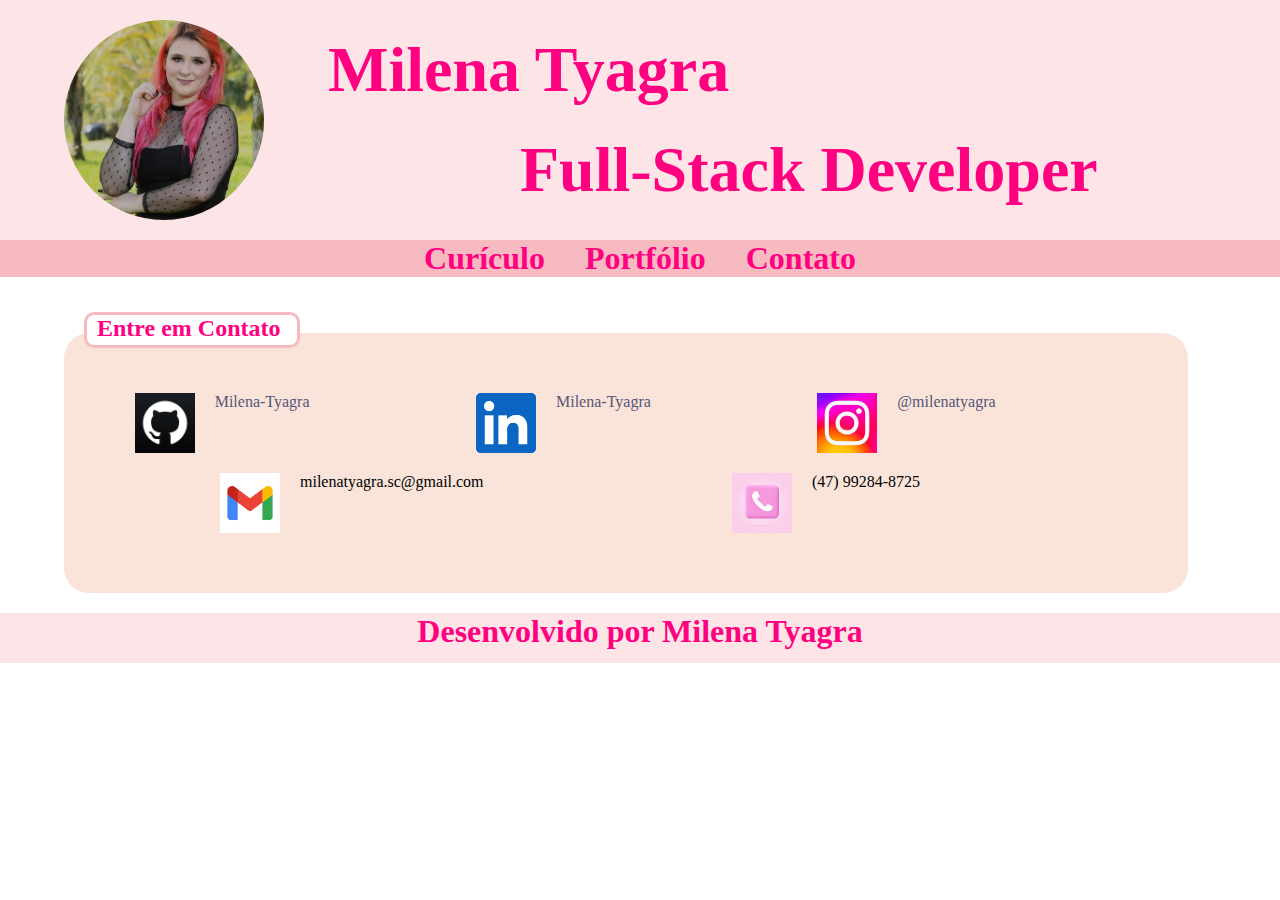
==== pages/contacts.html @ fe19b568 "Reestruturação de pastas" ====
<!DOCTYPE html>
<html lang="en">
<head>
  <meta charset="UTF-8">
  <meta http-equiv="X-UA-Compatible" content="IE=edge">
  <meta name="viewport" content="width=device-width, initial-scale=1.0">
  <link rel="stylesheet" href="../styles.css">
  <title>Currículo</title>
</head>
<body>
  <header class="header">
    <img 
      src="../img/perfil.jpg" 
      alt="Foto de perfil da desenvolvedora" 
    >
    <div class="data-title">
      <span class="name important-fonts">Milena Tyagra</span>
      <span class="developer important-fonts">Full-Stack Developer</span>
    </div>
  </header>
  <nav>
    <a href="../index.html">Curículo</a>
    <a href="./projects.html">Portfólio</a>
    <a href="#">Contato</a>
  </nav>

  <div class="container">
    <div 
      class="title important-fonts"
      style="width: 190px;"
    >Entre em Contato</div>
    <section class="section-contacts">
      <div class="contact">
        <img 
          src="../img/github.png" 
          alt="Logo GitHub" 
          class="logo"
        >
        <div>
          <a 
            href="https://github.com/Milena-Tyagra" 
            class="normal-text"
            target="_blank"
          >Milena-Tyagra</a>

        </div>
      </div>
      <div class="contact">
        <img 
          src="../img/ld.png" 
          alt="Logo linkedIn" 
          class="logo"
        >
        <div>
          <a 
            href="https://www.linkedin.com/in/milena-tyagra/" 
            class="normal-text"
            target="_blank"
          >Milena-Tyagra</a>

        </div>
      </div>
      <div class="contact">
        <img 
          src="../img/insta.jpeg" 
          alt="Logo instagram" 
          class="logo"
        >
        <div>
          <a 
            href="https://www.instagram.com/milenatyagra/" 
            class="normal-text"
            target="_blank"
          >@milenatyagra</a>

        </div>
      </div>
      <div class="contact">
        <img 
          src="../img/gmail.png" 
          alt="Logo gmail" 
          class="logo"
        >
        <div>
          <span>milenatyagra.sc@gmail.com</span>
        </div>
      </div>
      <div class="contact">
        <img 
          src="../img/telefone.jpeg" 
          alt="Foto de telefone rosa" 
          class="logo"
        >
        <div>
          <span>(47) 99284-8725</span>

        </div>
      </div>
  </div>

  <footer class="footer important-fonts">
    Desenvolvido por Milena Tyagra
  </footer>
  
</body>
</html>
---- styles.css ----
body {
  margin: 0;
  padding: 0;
}
.header {
  background-color: #FCE4E7;
  width: 100vw;
  height: 200px;
  display: flex;
  padding: 20px 5vw;
}

.header img {
  border-radius: 100px;
  height: 200px;
  width: 200px;
}

.data-title {
  display: flex;
  flex-direction: column;
  justify-content: space-around !important;
  width: calc(90vw - 200px);
  color: #FF0080
}

.data-title .name {
  font-size: 4.0rem;
  margin-left: 5vw;
}

.data-title .developer {
  font-size: 4.0rem;
  margin-left: 20vw;
}

.normal-text {
  color: #565676;
}

nav {
  display: flex;
  justify-content: center;
  background-color: #F7BAC1;
}

nav a {
  margin: 0px 20px;
  font-size: 2.0rem;
  color: #FF0080 !important;
  font-weight: bold;
}

a {
  text-decoration: none;
  color: #565676;
}

.important-fonts {
  color: #FF0080;
  font-weight: bold;
  
}

.content {
  margin-left: 40px;
}

.container {
  padding: 20px 5vw;
}

.projects {
  display: flex;
  justify-content: space-between;
  flex-wrap: wrap;
}

.title {
  border: 3px solid #F7BAC1;
  border-radius: 10px;
  height: 30px;
  padding: 0px 10px;
  position: relative;
  top: 15px;
  left: 20px;
  background-color: #fff;
  font-size: 1.5rem;
}

section {
  border-radius: 25px;
  background-color: #FAE4DA;
  padding: 50px
}

.section-resume {
  width: 80vw;
}

.section-projects {
  width: 250px;
}

.section-contacts {
  display: flex;
  justify-content: space-around;
  flex-wrap: wrap;
  width: 80vw;
}

.certification, .contact {
  display: flex;
  margin: 10px 0px;
}

.contact {
  width: 300px;
}

.logo {
  height: 60px;
  width: 60px;
  background-color: white;
  margin-right: 20px;
}

.footer {
  background-color: #FCE4E7;
  width: 100vw;
  height: 50px;
  font-size: 2.0rem;
  display: flex;
  justify-content: center;
}
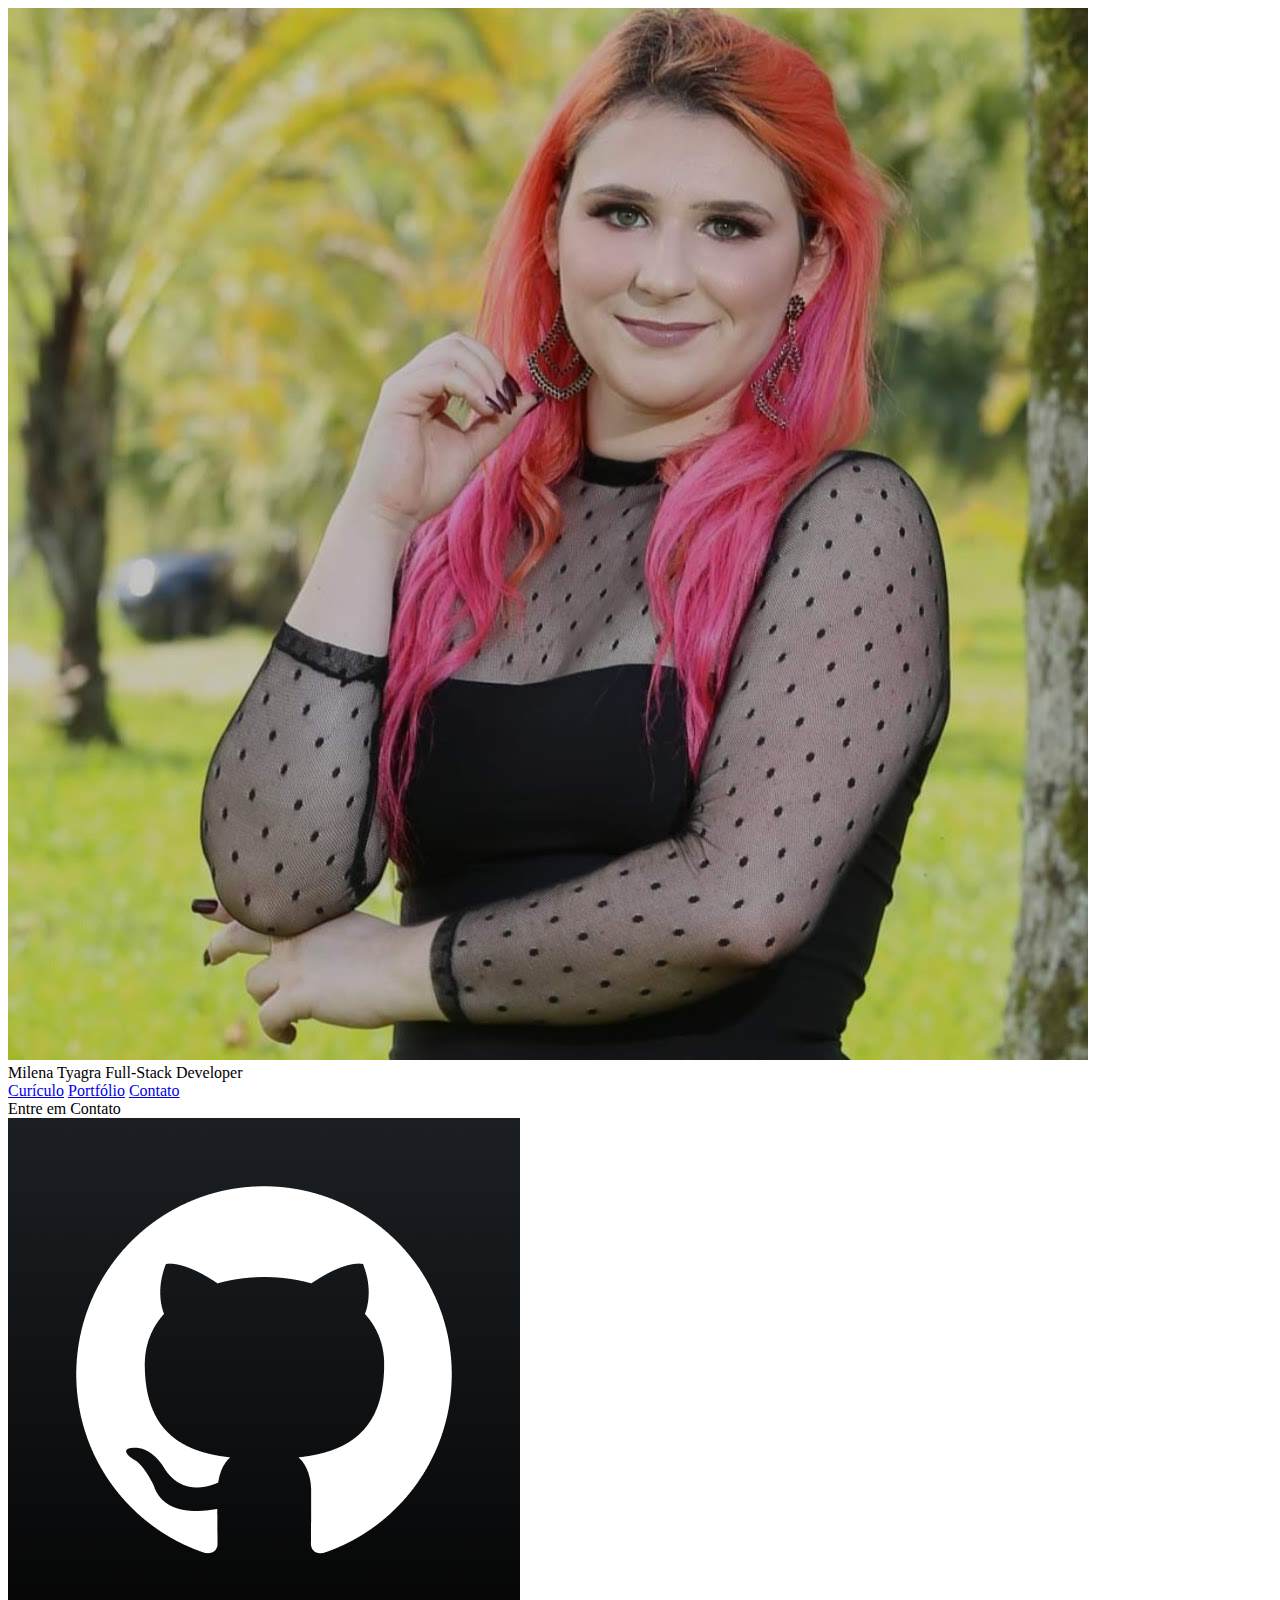
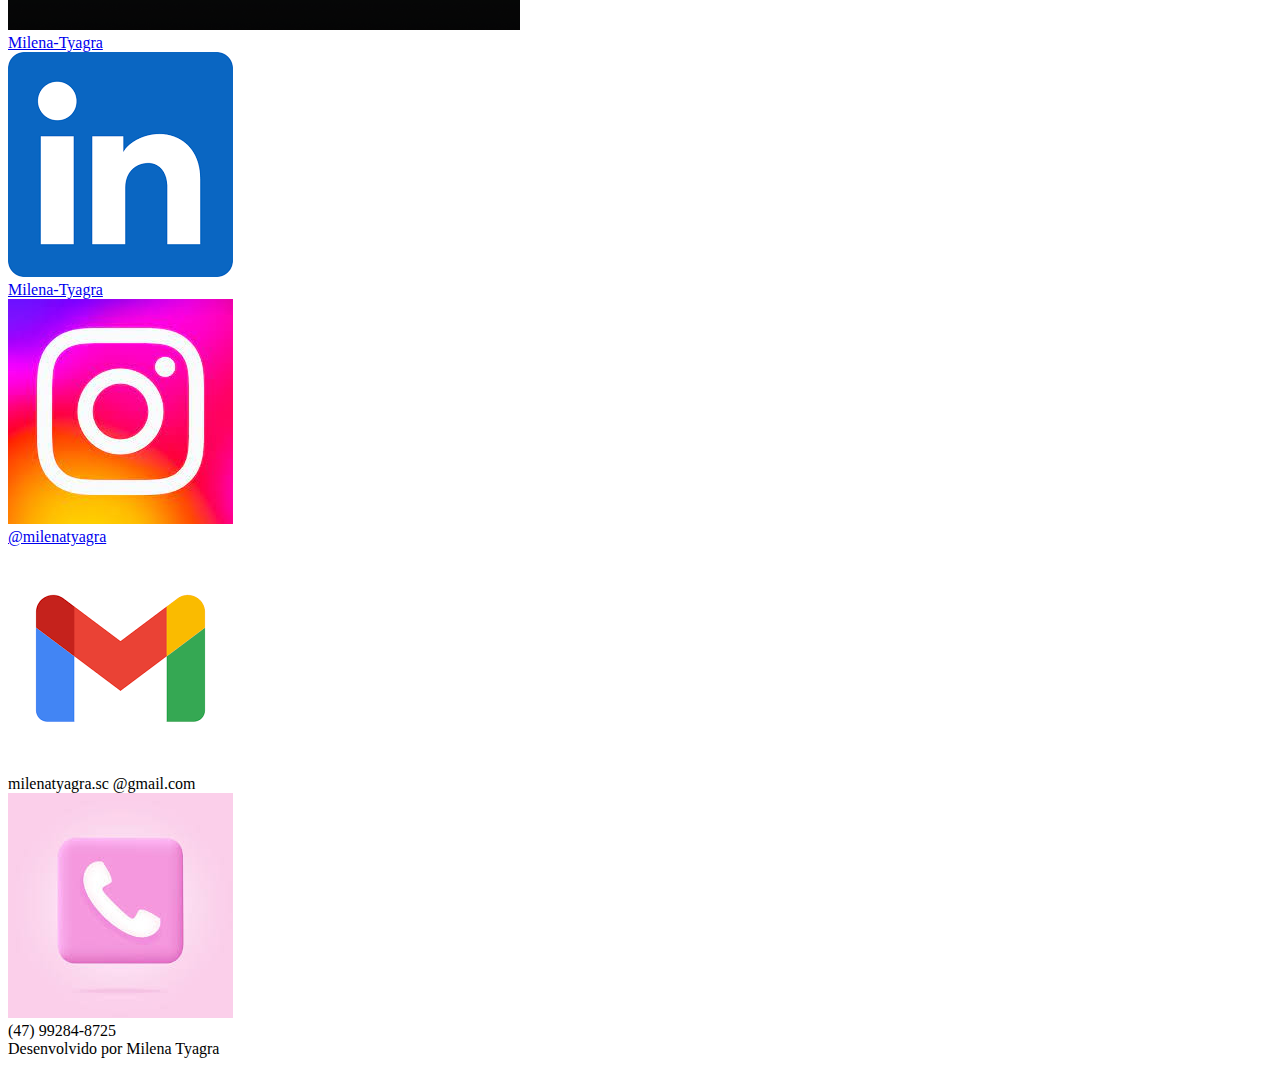
==== commit 6794c281: "Aplicando os novos caminhos dos arquivos css" ====
--- a/pages/contacts.html
+++ b/pages/contacts.html
@@ -1,11 +1,15 @@
 <!DOCTYPE html>
-<html lang="en">
+<html lang="pt-BR">
 <head>
   <meta charset="UTF-8">
   <meta http-equiv="X-UA-Compatible" content="IE=edge">
+  <meta name="description" content="Página de contatos, projeto para atividade de programação do curso Comeia Academy">
+  <meta name="keywords" content="portfolio, curriculo, Comeia Academy">
   <meta name="viewport" content="width=device-width, initial-scale=1.0">
-  <link rel="stylesheet" href="../styles.css">
-  <title>Currículo</title>
+  <link rel="shortcut icon" href="../favicon-.png" type="image/x-icon">
+  <link rel="stylesheet" href="../styles/desktop.css">
+  <link rel="stylesheet" href="../styles/resposivity.css">
+  <title>Contato</title>
 </head>
 <body>
   <header class="header">
@@ -82,7 +86,8 @@
           class="logo"
         >
         <div>
-          <span>milenatyagra.sc@gmail.com</span>
+          <span class="normal-text">milenatyagra.sc
+            @gmail.com</span>
         </div>
       </div>
       <div class="contact">
@@ -92,7 +97,7 @@
           class="logo"
         >
         <div>
-          <span>(47) 99284-8725</span>
+          <span class="normal-text">(47) 99284-8725</span>
 
         </div>
       </div>
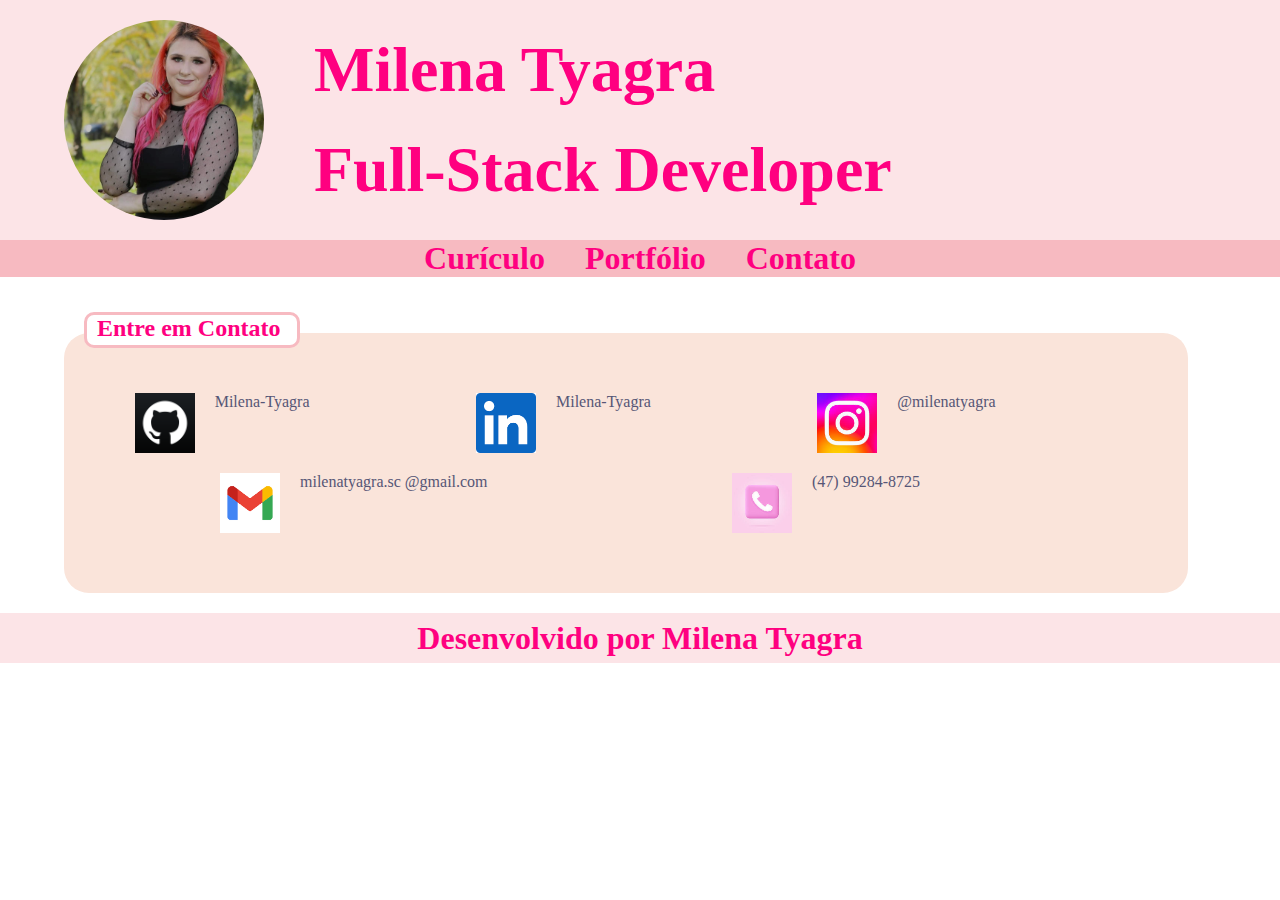
==== commit e48b66e4: "Inserindo caminho de contato wpp" ====
--- a/pages/contacts.html
+++ b/pages/contacts.html
@@ -96,8 +96,8 @@
           alt="Foto de telefone rosa" 
           class="logo"
         >
-        <div>
-          <span class="normal-text">(47) 99284-8725</span>
+        <div onclick="sendToWpp()">
+          <span class="normal-text cursor">(47) 99284-8725</span>
 
         </div>
       </div>
@@ -106,6 +106,18 @@
   <footer class="footer important-fonts">
     Desenvolvido por Milena Tyagra
   </footer>
+
+  <script src="../script/contact.js"></script>
+  <script>
+    function sendToWpp() {
+    const text = `Olá Milena, vi seu portfólio e gostaria de marcar uma conversa com você!`
+    const codedText = encodeURIComponent(text)
+    const wppNumber = "5547992848725"
+    const url = `https://wa.me/${wppNumber}?text=${codedText}`
+
+    window.open(url, "_blank")
+  }
+  </script>
   
 </body>
 </html>--- a/styles/desktop.css
+++ b/styles/desktop.css
@@ -0,0 +1,139 @@
+body {
+  margin: 0;
+  padding: 0;
+  max-width: 100vw !important;
+  overflow-x: hidden;
+}
+.header {
+  background-color: #FCE4E7;
+  width: 100vw;
+  max-width: 100vw !important;
+  min-height: 200px;
+  display: inline-flex;
+  padding: 20px 5vw;
+}
+
+.header img {
+  border-radius: 100px;
+  height: 200px;
+  width: 200px;
+}
+
+.data-title {
+  display: inline-flex;
+  flex-direction: column;
+  justify-content: space-around !important;
+  width: calc(90vw - 200px);
+  color: #FF0080;
+  font-size: 4.0rem;
+  padding-left: 50px;
+}
+
+.normal-text {
+  color: #565676;
+}
+
+.cursor {
+  cursor: pointer;
+}
+
+nav {
+  display: flex;
+  justify-content: center;
+  background-color: #F7BAC1;
+  width: 100vw
+}
+
+nav a {
+  margin: 0px 20px;
+  font-size: 2.0rem;
+  color: #FF0080 !important;
+  font-weight: bold;
+}
+
+a {
+  text-decoration: none;
+  color: #565676;
+}
+
+.important-fonts {
+  color: #FF0080;
+  font-weight: bold;
+  
+}
+
+.content {
+  margin-left: 40px;
+}
+
+.container {
+  padding: 20px 5vw;
+}
+
+.projects {
+  display: flex;
+  justify-content: space-between;
+  flex-wrap: wrap;
+}
+
+.title {
+  border: 3px solid #F7BAC1;
+  border-radius: 10px;
+  height: 30px;
+  padding: 0px 10px;
+  position: relative;
+  top: 15px;
+  left: 20px;
+  background-color: #fff;
+  font-size: 1.5rem;
+}
+
+section {
+  border-radius: 25px;
+  background-color: #FAE4DA;
+  padding: 50px
+}
+
+.section-resume {
+  width: 80vw;
+  margin: 0 auto;
+}
+
+.section-projects {
+  width: 200px;
+}
+
+.section-contacts {
+  display: flex;
+  justify-content: space-around;
+  flex-wrap: wrap;
+  width: 80vw;
+}
+
+.certification, .contact {
+  display: flex;
+  margin: 10px 0px;
+}
+
+.contact {
+  width: 300px;
+}
+
+.logo {
+  height: 60px;
+  width: 60px;
+  background-color: white;
+  margin-right: 20px;
+}
+
+.footer {
+  background-color: #FCE4E7;
+  width: 100vw;
+  min-height: 50px;
+  font-size: 2.0rem;
+  display: flex;
+  justify-content: center;
+  align-self: center;
+  align-items: center;
+  margin: 0px !important;
+}
--- a/styles/resposivity.css
+++ b/styles/resposivity.css
@@ -0,0 +1,47 @@
+@media (max-width: 700px) {
+  .header {
+    flex-direction: column;
+    justify-content: space-around;
+    align-items: center;
+    padding: 20px 0vw;
+  }
+
+  .data-title {
+    width: 90vw;
+    font-size: 2.0rem;
+    justify-content: space-around;
+    align-items: center;
+  }
+
+  .container {
+    padding: 10px !important;
+  }
+
+  .content {
+    margin-left: 0px;
+  }
+
+  .section {
+    padding: 25px;
+  }
+
+  .section-resume, .section-contacts {
+    max-width: 50vw;
+    margin: 0 auto;
+  }
+
+  .section-projects {
+    width: 150px;
+  }
+
+  .projects {
+    justify-content: space-around;
+  }
+
+  .footer, nav a {
+    margin: 0px 20px;
+    font-size: 1.0rem;
+  }
+
+
+}